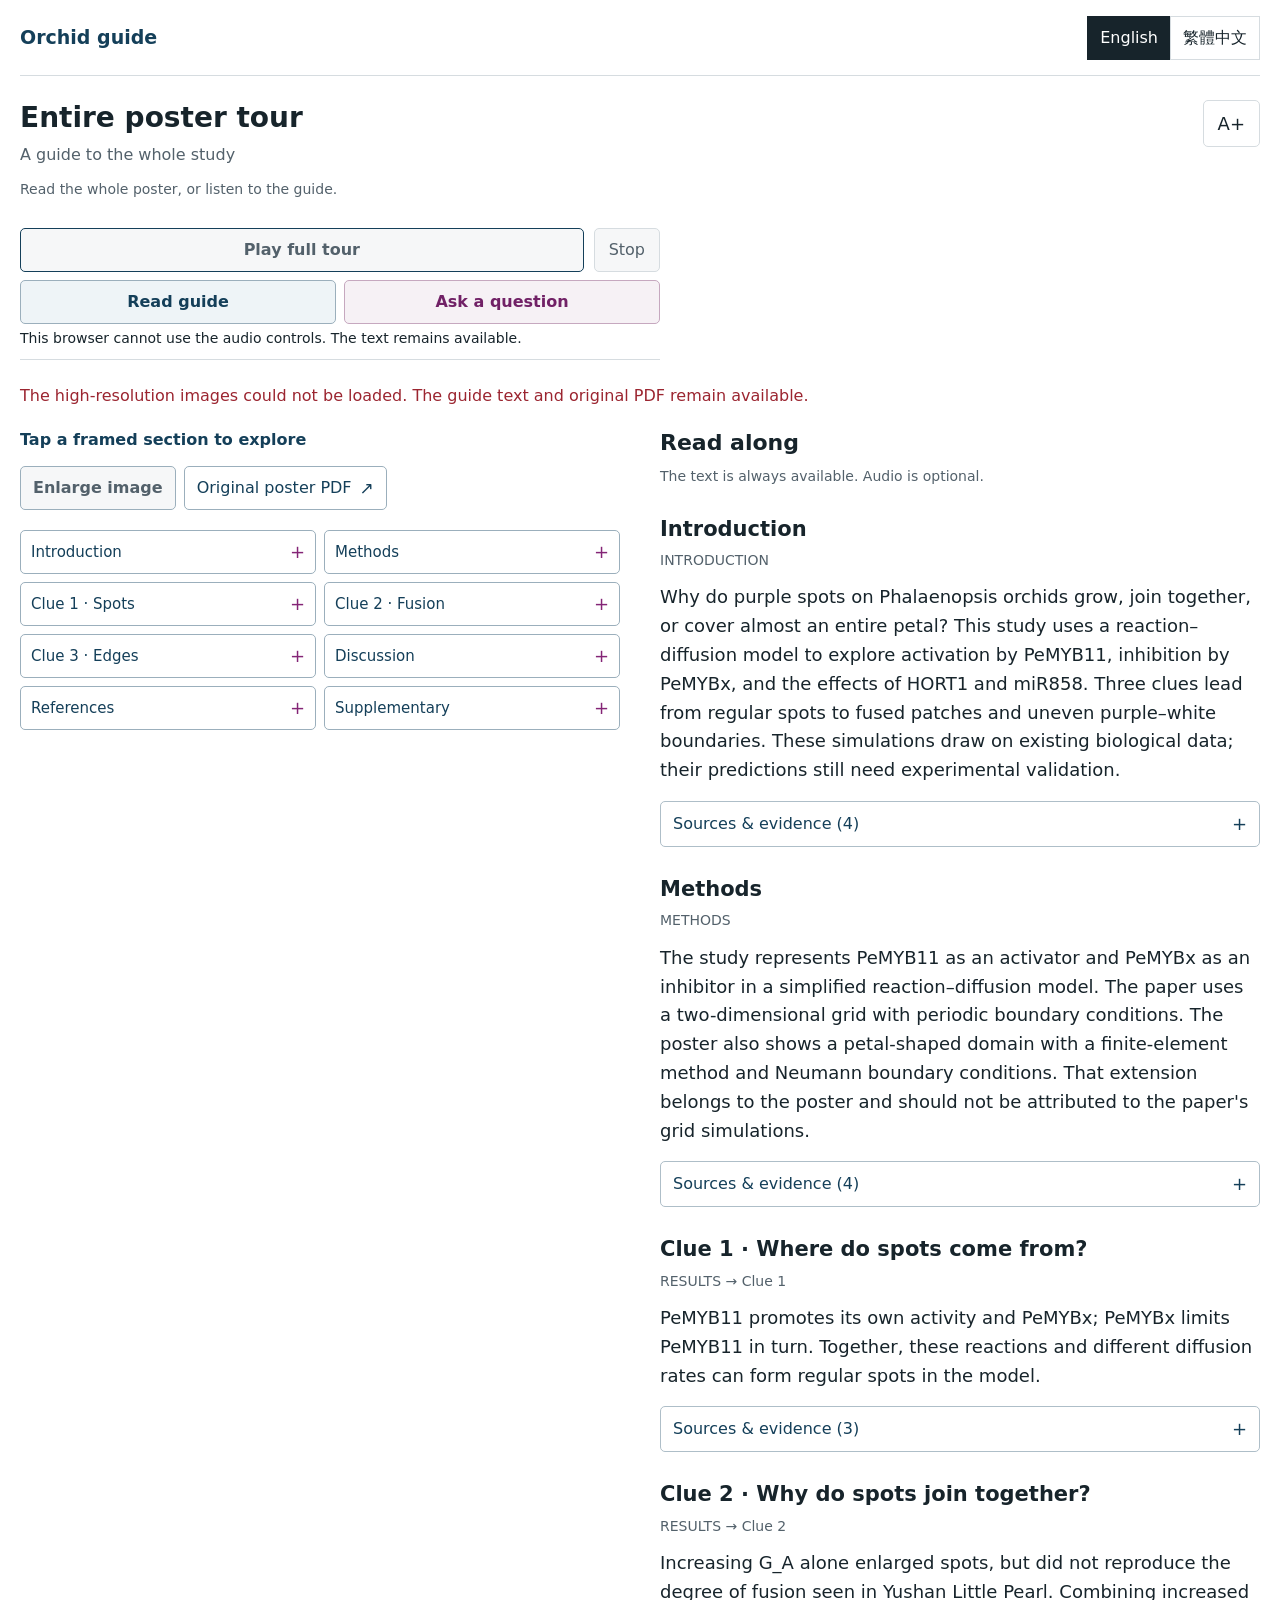
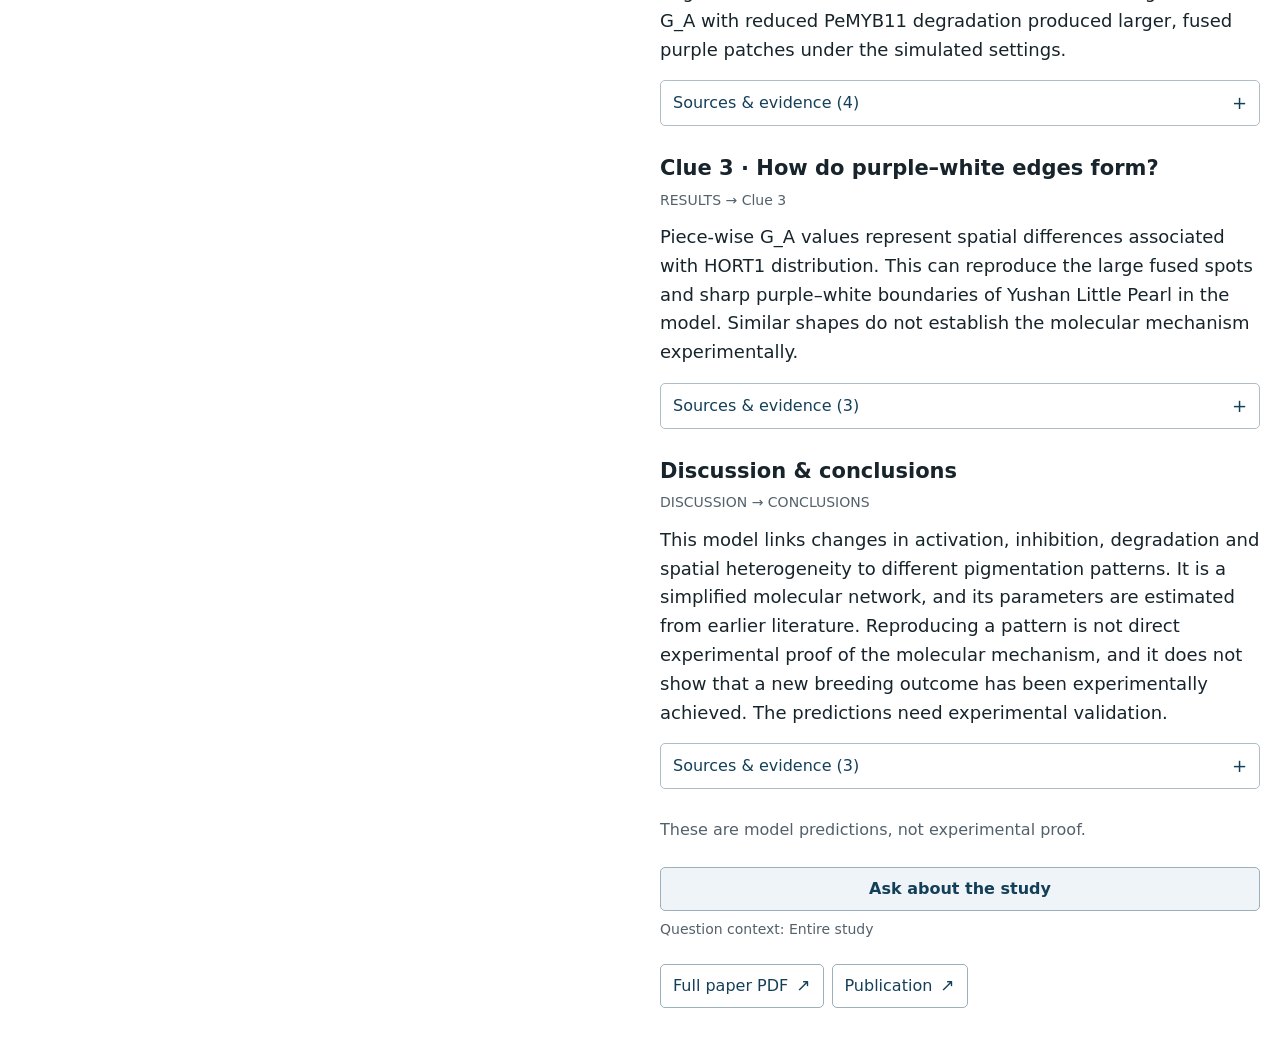
==== orchid/static/tour-preview/index.html @ 2979f109 "feat: add interactive bilingual full-poster tour" ====
<!doctype html>
<html lang="en">
<head>
  <meta charset="utf-8">
  <meta name="viewport" content="width=device-width, initial-scale=1">
  <meta name="theme-color" content="#143f59">
  <title>Orchid poster tour</title>
  <link rel="stylesheet" href="./tour.css">
  <script src="/speech.js" defer></script>
  <script src="./tour.js" defer></script>
</head>
<body>
  <a class="skip-link" href="#reading" data-i18n="skip">Skip to the guide text</a>
  <header class="site-header">
    <a class="brand" href="#overview" data-i18n="brand">Orchid guide</a>
    <nav class="language-switch" aria-label="Language">
      <button type="button" data-language="en" aria-pressed="true">English</button>
      <button type="button" data-language="zh-TW" aria-pressed="false">繁體中文</button>
    </nav>
  </header>
  <main class="page">
    <a id="back-overview" class="back-link link-button" href="#overview" data-i18n="back" hidden>Back to entire poster</a>
    <div class="title-row">
      <div><h1 id="view-title">Entire poster tour</h1><p id="view-location" class="secondary">A guide to the whole study</p></div>
      <button id="text-size" type="button" aria-label="Larger text">A+</button>
    </div>
    <p id="duration-note" class="small secondary" data-i18n="duration">Read the whole poster, or listen to the guide.</p>
    <section class="audio-panel" aria-label="Guide audio">
      <div class="audio-controls"><button id="play-guide" class="primary" type="button" disabled>Play full tour</button><button id="stop-guide" type="button" disabled data-i18n="stop">Stop</button></div>
      <div class="audio-shortcuts"><button id="read-along" class="secondary-button" type="button" data-i18n="readAlong">Read guide</button><button id="quick-question" class="secondary-button ask-shortcut" type="button" data-i18n="quickQuestion">Ask a question</button></div>
      <p id="audio-status" class="small" role="status" aria-live="polite">Checking audio availability…</p>
      <p id="listening-location" class="small secondary" hidden></p>
      <button id="check-services" class="secondary-button" type="button" data-i18n="checkServices" hidden>Check availability again</button>
    </section>
    <p id="asset-error" class="error" role="alert" hidden></p>
    <div class="tour-layout">
      <section class="visual-column" aria-label="Research poster">
        <p id="poster-hint" class="map-instruction" data-i18n="exploreHint">Tap a framed section to explore</p>
        <figure id="poster-figure">
          <div class="poster-frame">
            <img id="poster-image" alt="Original English research poster" decoding="async" fetchpriority="high">
            <div id="poster-hotspots" aria-label="Poster sections"></div>
          </div>
          <figcaption id="image-caption" class="small secondary">Original English poster</figcaption>
        </figure>
        <div class="figure-actions"><button id="open-image" class="secondary-button" type="button" data-i18n="enlarge">Enlarge image</button><a class="link-button" href="/api/documents/poster" target="_blank" rel="noopener noreferrer" data-i18n="posterPDF">Original poster PDF</a></div>
        <nav id="section-links" class="section-links" aria-label="Poster sections"></nav>
        <details id="poster-text"><summary data-i18n="posterText">Selectable English poster text</summary><p id="poster-text-content" class="reading-copy" lang="en"></p></details>
      </section>
      <section id="reading" class="reading-column" aria-labelledby="reading-title">
        <h2 id="reading-title" data-i18n="readingTitle">Read along</h2>
        <p class="small secondary" data-i18n="readingHint">The text is always available. Audio is optional.</p>
        <div id="narration"></div>
        <p class="evidence-note" data-i18n="evidence">These are model predictions, not experimental proof.</p>
        <button id="open-question" class="ask-button" type="button">Ask about the study</button>
        <p class="small secondary" id="question-scope"></p>
        <div class="document-links"><a class="link-button" href="/api/documents/paper" target="_blank" rel="noopener noreferrer" data-i18n="paperPDF">Full paper PDF</a><a class="link-button" href="https://link.springer.com/article/10.1186/s12870-024-05305-z" target="_blank" rel="noopener noreferrer" data-i18n="publication">Publication</a></div>
      </section>
    </div>
    <noscript>The original poster and paper links remain available. Enable JavaScript to use the bilingual guide, section images, audio and questions.</noscript>
  </main>
  <dialog id="image-dialog" aria-labelledby="image-title">
    <div class="dialog-header"><h2 id="image-title">Poster image</h2><button type="button" data-close="image-dialog" data-i18n="close">Close</button></div>
    <div class="figure-actions"><button id="image-scale" type="button" data-i18n="actualPixels">View full resolution</button><p class="small secondary" data-i18n="zoomHint">Use browser zoom, or view full resolution and pan the image.</p></div>
    <div class="image-pan"><img id="zoom-image" alt="Enlarged original English poster" decoding="async"></div>
    <p class="small secondary" data-i18n="imageLimit">Higher-resolution PDF text remains sharp. Scientific raster figures retain the detail of their original embedded images.</p>
  </dialog>
  <dialog id="question-dialog" aria-labelledby="question-title">
    <div class="dialog-header"><h2 id="question-title">Ask about the study</h2><button type="button" data-close="question-dialog" data-i18n="returnGuide">Return to guide</button></div>
    <p id="chat-context"></p>
    <p class="small secondary" data-i18n="historyHint">Only the last four short messages are used as context. This conversation is not saved.</p>
    <div id="messages" role="log" aria-live="polite"></div>
    <form id="chat-form">
      <label for="question" data-i18n="questionLabel">Your question</label>
      <textarea id="question" rows="3" required aria-describedby="question-budget"></textarea>
      <p id="question-budget" class="small secondary"></p>
      <p id="chat-error" class="error" role="alert" hidden></p>
      <div class="chat-actions"><button id="send-question" class="primary" type="submit" data-i18n="send">Send question</button><button id="clear-chat" type="button" data-i18n="clear">Clear conversation</button></div>
      <p id="chat-status" class="small" role="status" aria-live="polite"></p>
    </form>
  </dialog>
  <dialog id="source-dialog" aria-labelledby="source-title">
    <div class="dialog-header"><h2 id="source-title">Research source</h2><button type="button" data-close="source-dialog" data-i18n="close">Close</button></div>
    <div id="source-content"></div>
  </dialog>
</body>
</html>
---- orchid/static/tour-preview/tour.css ----
:root{color-scheme:light;--paper:#fff;--ground:#f6f7f8;--ink:#17242b;--muted:#53616b;--blue:#143f59;--purple:#842576;--line:#d6dce0;--soft:#f6f1f5;--danger:#9b2530;--reading-size:18px;font-family:system-ui,-apple-system,BlinkMacSystemFont,"Segoe UI","Microsoft JhengHei","PingFang TC",sans-serif;font-size:16px;line-height:1.5;color:var(--ink);background:var(--paper)}
*{box-sizing:border-box}body{margin:0}html[lang="zh-Hant-TW"]{font-family:"Microsoft JhengHei","PingFang TC",system-ui,sans-serif}button,input,textarea{font:inherit}button,a{touch-action:manipulation}button{min-height:44px;border:1px solid var(--line);border-radius:5px;padding:9px 14px;color:var(--ink);background:var(--paper);cursor:pointer}button:hover:not(:disabled){background:var(--ground)}button:active:not(:disabled){transform:translateY(1px)}button:disabled{color:var(--muted);background:var(--ground);cursor:default}a{color:var(--blue);text-underline-offset:3px}button:focus-visible,a:focus-visible,summary:focus-visible,textarea:focus-visible{outline:3px solid var(--purple);outline-offset:3px}[hidden]{display:none!important}h1,h2,h3,p,figure{margin:0}h1{font-size:28px;line-height:1.25;font-weight:600;text-wrap:balance}h2{font-size:22px;line-height:1.35;font-weight:600}h3{font-size:18px;line-height:1.4;font-weight:600}p{overflow-wrap:anywhere}.small{font-size:14px}.secondary{color:var(--muted)}.error{color:var(--danger)}.skip-link{position:absolute;left:16px;top:-100px;padding:12px;background:var(--paper);z-index:10}.skip-link:focus{top:8px}.site-header,.page{width:min(100% - 40px,1240px);margin-inline:auto}.site-header{min-height:76px;display:flex;align-items:center;justify-content:space-between;gap:16px;border-bottom:1px solid var(--line)}.brand{font-size:19px;font-weight:600;text-decoration:none;color:var(--blue)}.language-switch{display:flex;gap:0;flex-shrink:0}.language-switch button{border-radius:0;padding-inline:12px}.language-switch button+button{margin-left:-1px}.language-switch button[aria-pressed="true"]{color:var(--paper);background:var(--ink);border-color:var(--ink)}.page{padding-block:24px 48px}.back-link{display:inline-flex;align-items:center;min-height:44px;margin-bottom:12px}.title-row{display:flex;justify-content:space-between;align-items:flex-start;gap:16px}.title-row>div{min-width:0}.title-row p{margin-top:8px}#text-size{flex-shrink:0;font-size:18px;min-width:48px}#duration-note{margin-top:12px}.audio-panel{margin-block:18px 24px;max-width:640px}.audio-controls{display:flex;gap:10px;align-items:stretch}.audio-controls .primary{flex:1;min-width:0}.primary{background:var(--blue);border-color:var(--blue);color:var(--paper);font-weight:600}.primary:hover:not(:disabled){background:var(--ink);border-color:var(--ink)}.audio-panel p{margin-top:8px}.text-button{border:0;padding-left:0;text-decoration:underline;text-underline-offset:3px}.tour-layout{display:grid;grid-template-columns:minmax(0,1fr) minmax(0,1fr);gap:40px;align-items:start}/* 1240px = 600px image + 40px gutter + 600px reading; both tracks may shrink. */.visual-column,.reading-column{min-width:0}.poster-frame{position:relative;background:var(--paper)}#poster-image{display:block;width:100%;height:auto}#poster-hotspots{position:absolute;inset:0}.poster-hotspot{position:absolute;border:1px solid #153e55;outline:1px solid #fff;background:transparent;padding:0;border-radius:0;text-align:left}.poster-hotspot:hover:not(:disabled){background:rgb(20 63 89 / 8%)}.poster-hotspot span{position:absolute;top:3px;left:3px;max-width:calc(100% - 6px);padding:2px 4px;color:var(--ink);background:var(--paper);font-size:12px;line-height:1.25}.poster-hotspot:focus-visible{outline:3px solid var(--purple);z-index:1}figcaption{margin-top:10px}.figure-actions{display:flex;align-items:center;gap:14px;flex-wrap:wrap;margin-top:14px}.figure-actions a{display:inline-flex;align-items:center;min-height:44px}.section-links{display:flex;flex-wrap:wrap;gap:4px 12px;margin-top:20px}.section-links a{min-height:44px;display:inline-flex;align-items:center;padding-block:8px}.section-links a[aria-current="page"]{color:var(--ink);font-weight:600}.visual-column details{margin-top:18px}.visual-column summary{min-height:44px;padding-block:10px;cursor:pointer}.reading-copy{font-size:var(--reading-size);line-height:1.6;white-space:pre-wrap;margin-top:12px}.reading-column>h2{margin-bottom:8px}.narration-chapter{margin-top:28px;padding-left:0;scroll-margin-top:20px}.narration-chapter h2{font-size:21px}.narration-chapter p{font-size:var(--reading-size);line-height:1.6;margin-top:12px}.narration-chapter.is-speaking{border-left:3px solid var(--purple);padding-left:14px}.narration-chapter .chapter-location{font-size:14px;margin-top:6px;color:var(--muted)}.narration-chapter .detail-heading{font-size:18px;margin-top:24px}.source-row{display:flex;flex-wrap:wrap;gap:8px;margin-top:14px}.source-button{font-size:14px;min-height:44px;padding:8px 10px}.evidence-note{font-size:16px;line-height:1.6;margin-top:28px;color:var(--muted)}.ask-button{width:100%;margin-top:24px}#question-scope{margin-top:8px}.document-links{display:flex;gap:16px;flex-wrap:wrap;margin-top:24px}.document-links a{min-height:44px;display:inline-flex;align-items:center}dialog{border:1px solid var(--line);border-radius:8px;background:var(--paper);color:var(--ink);padding:20px;width:min(720px,calc(100% - 24px));max-height:90vh;max-height:92dvh;overflow:auto}dialog::backdrop{background:rgb(15 22 27 / 65%)}.dialog-header{display:flex;align-items:flex-start;justify-content:space-between;gap:16px;margin-bottom:18px}.dialog-header h2{font-size:22px;min-width:0}.dialog-header button{flex-shrink:0}.dialog-header+ p{margin-bottom:10px}#image-dialog{width:min(1180px,calc(100% - 24px))}.image-pan{overflow:auto;max-height:68vh;max-height:68dvh;overscroll-behavior:contain;margin-block:16px;touch-action:pan-x pan-y pinch-zoom;background:var(--ground)}#zoom-image{display:block;width:100%;height:auto;max-width:none}.chat-actions{display:flex;gap:10px;flex-wrap:wrap;margin-top:14px}#chat-form{margin-top:20px}#chat-form label{display:block;font-weight:600;margin-bottom:8px}textarea{display:block;width:100%;min-height:116px;padding:12px;color:var(--ink);background:var(--paper);border:1px solid var(--line);border-radius:5px;resize:vertical;font-size:18px;line-height:1.6}#question-budget,#chat-error,#chat-status{margin-top:8px}.message{margin-top:20px}.message h3{font-size:14px;color:var(--muted);margin-bottom:8px}.message p{font-size:var(--reading-size);line-height:1.6;white-space:pre-wrap}.message a{overflow-wrap:anywhere}.source-excerpt{font-size:var(--reading-size);line-height:1.6;white-space:pre-wrap;margin-block:16px}.source-links{display:flex;flex-wrap:wrap;gap:16px;margin-block:16px}.source-links a{display:inline-flex;align-items:center;min-height:44px}#source-content h3{margin-top:18px}#source-content details{margin-top:18px}#source-content summary{min-height:44px;padding-block:8px}#asset-error{margin-bottom:20px}noscript{display:block;margin-top:24px}
@media(max-width:900px){.tour-layout{grid-template-columns:minmax(0,1fr);gap:32px}.site-header,.page{width:min(100% - 32px,680px)}.site-header{min-height:68px}.page{padding-top:20px}.reading-column{max-width:680px}.audio-panel{max-width:none}h1{font-size:24px}.brand{font-size:17px}.language-switch button{padding-inline:10px}.reading-column>h2{font-size:22px}.narration-chapter{margin-top:24px}.figure-actions{gap:10px}.dialog-header{gap:10px}.dialog-header h2{font-size:20px}dialog{padding:16px}.poster-hotspot span{font-size:11px;padding:1px 2px}.section-links{gap:0 12px}.section-links a{font-size:14px}}
@media(prefers-reduced-motion:reduce){button:active:not(:disabled){transform:none}}
.audio-panel{position:sticky;top:0;z-index:4;background:var(--paper);padding-block:10px;border-bottom:1px solid var(--line)}.audio-shortcuts{display:flex;align-items:center;gap:24px}.audio-shortcuts .text-button{padding-block:4px}.audio-panel p{margin-top:4px}.narration-chapter,#reading{scroll-margin-top:180px}

/* Component polish: keep the poster/reading layout and one primary audio action. */
.secondary-button,.link-button,.section-button{
  display:inline-flex;align-items:center;justify-content:center;gap:8px;
  min-height:44px;padding:9px 12px;border:1px solid #9bafbc;border-radius:5px;
  background:var(--paper);color:var(--blue);text-decoration:none;font-weight:500;
}
.secondary-button{background:#eef4f7;font-weight:600}
.secondary-button:hover:not(:disabled),.link-button:hover,.section-button:hover{background:#e7eff4;border-color:var(--blue)}
.secondary-button:active:not(:disabled),.link-button:active,.section-button:active{transform:translateY(1px)}
.ask-shortcut{background:var(--soft);border-color:#c6a8bf;color:#712166}
.ask-shortcut:hover:not(:disabled){background:#efe1eb;border-color:var(--purple)}
.audio-shortcuts{display:grid;grid-template-columns:minmax(0,1fr) minmax(0,1fr);align-items:stretch;gap:8px;margin-top:8px}
.audio-shortcuts button{padding-inline:8px}
.link-button::after{content:'↗';font-size:17px;line-height:1;flex-shrink:0}
.back-link{margin-bottom:12px;justify-content:flex-start}
.back-link::before{content:'←';font-size:18px}.back-link::after{content:none}
.figure-actions,.document-links,.source-links{gap:8px}
.section-links{display:grid;grid-template-columns:minmax(0,1fr) minmax(0,1fr);gap:8px}
.section-links .section-button{font-size:15px;justify-content:space-between;min-width:0;padding:9px 10px;line-height:1.4}
.section-button::after{content:'+';font-size:18px;line-height:1;color:var(--purple);flex-shrink:0}
.section-links .section-button[aria-current='page']{border-color:var(--blue);background:#e7eff4;color:var(--blue)}
.map-instruction{font-size:16px;font-weight:600;color:var(--blue);margin-bottom:12px}
.poster-hotspot{border:0;outline:0;background:transparent;z-index:2;cursor:zoom-in;min-height:0}
.poster-hotspot:hover:not(:disabled),.poster-hotspot:active:not(:disabled){background:transparent;transform:none}
.poster-hotspot:focus-visible{outline:0;z-index:3}
.poster-region-frame{position:absolute;border:2px solid var(--blue);outline:1px solid var(--paper);pointer-events:none;z-index:1}
.poster-region-label{position:absolute;left:1px;top:1px;display:inline-flex;align-items:center;gap:5px;max-width:calc(100% - 2px);padding:1px 4px;background:var(--paper);color:var(--blue);font-size:12px;font-weight:600;line-height:14px;white-space:nowrap}
.region-name-short{display:none}.region-open{font-size:15px;color:var(--purple);line-height:14px}
.poster-hotspot:hover + .poster-region-frame,.poster-hotspot:focus-visible + .poster-region-frame,.poster-hotspot:active + .poster-region-frame{border-color:var(--purple);outline:2px solid var(--purple);z-index:2}
.poster-hotspot:hover + .poster-region-frame .poster-region-label,.poster-hotspot:focus-visible + .poster-region-frame .poster-region-label{background:var(--soft);color:#712166}
.source-list{margin-top:16px}
.source-list>summary,#poster-text>summary{display:flex;align-items:center;justify-content:space-between;gap:12px;min-height:44px;padding:10px 12px;border:1px solid #aebec8;border-radius:5px;background:var(--paper);color:var(--blue);font-size:16px;font-weight:500;cursor:pointer;list-style:none}
.source-list>summary::after,#poster-text>summary::after{content:'+';font-size:18px;line-height:1;flex-shrink:0}
.source-list[open]>summary::after,#poster-text[open]>summary::after{content:'−'}
.source-list>summary:hover,#poster-text>summary:hover,.source-list[open]>summary{background:var(--ground)}
.source-list .source-row{display:grid;grid-template-columns:minmax(0,1fr);gap:8px;margin-top:8px}
.source-list .source-button{display:flex;align-items:center;justify-content:space-between;gap:12px;width:100%;min-height:56px;padding:10px 12px;text-align:left;border-color:#b9c7d0;background:var(--paper)}
.source-copy{display:flex;flex-direction:column;gap:3px;min-width:0}.source-name{font-size:16px;line-height:1.4;color:var(--blue)}.source-meta{font-size:13px;line-height:1.4;color:var(--muted)}.control-glyph{font-size:20px;color:var(--blue);flex-shrink:0}
.poster-sources{margin-top:24px}.poster-sources h3{font-size:18px;margin-top:20px}.poster-sources>.link-button{margin-top:12px}.poster-sources .source-links{margin-block:12px}
.ask-button{border-color:#9bafbc;color:var(--blue);background:#eef4f7;font-weight:600}
@media(max-width:600px){.region-name-long{display:none}.region-name-short{display:inline}.poster-region-label{font-size:12px;gap:4px;padding-inline:3px}.section-links .section-button{font-size:14px}}
@media(prefers-reduced-motion:reduce){.secondary-button:active:not(:disabled),.link-button:active,.section-button:active{transform:none}}
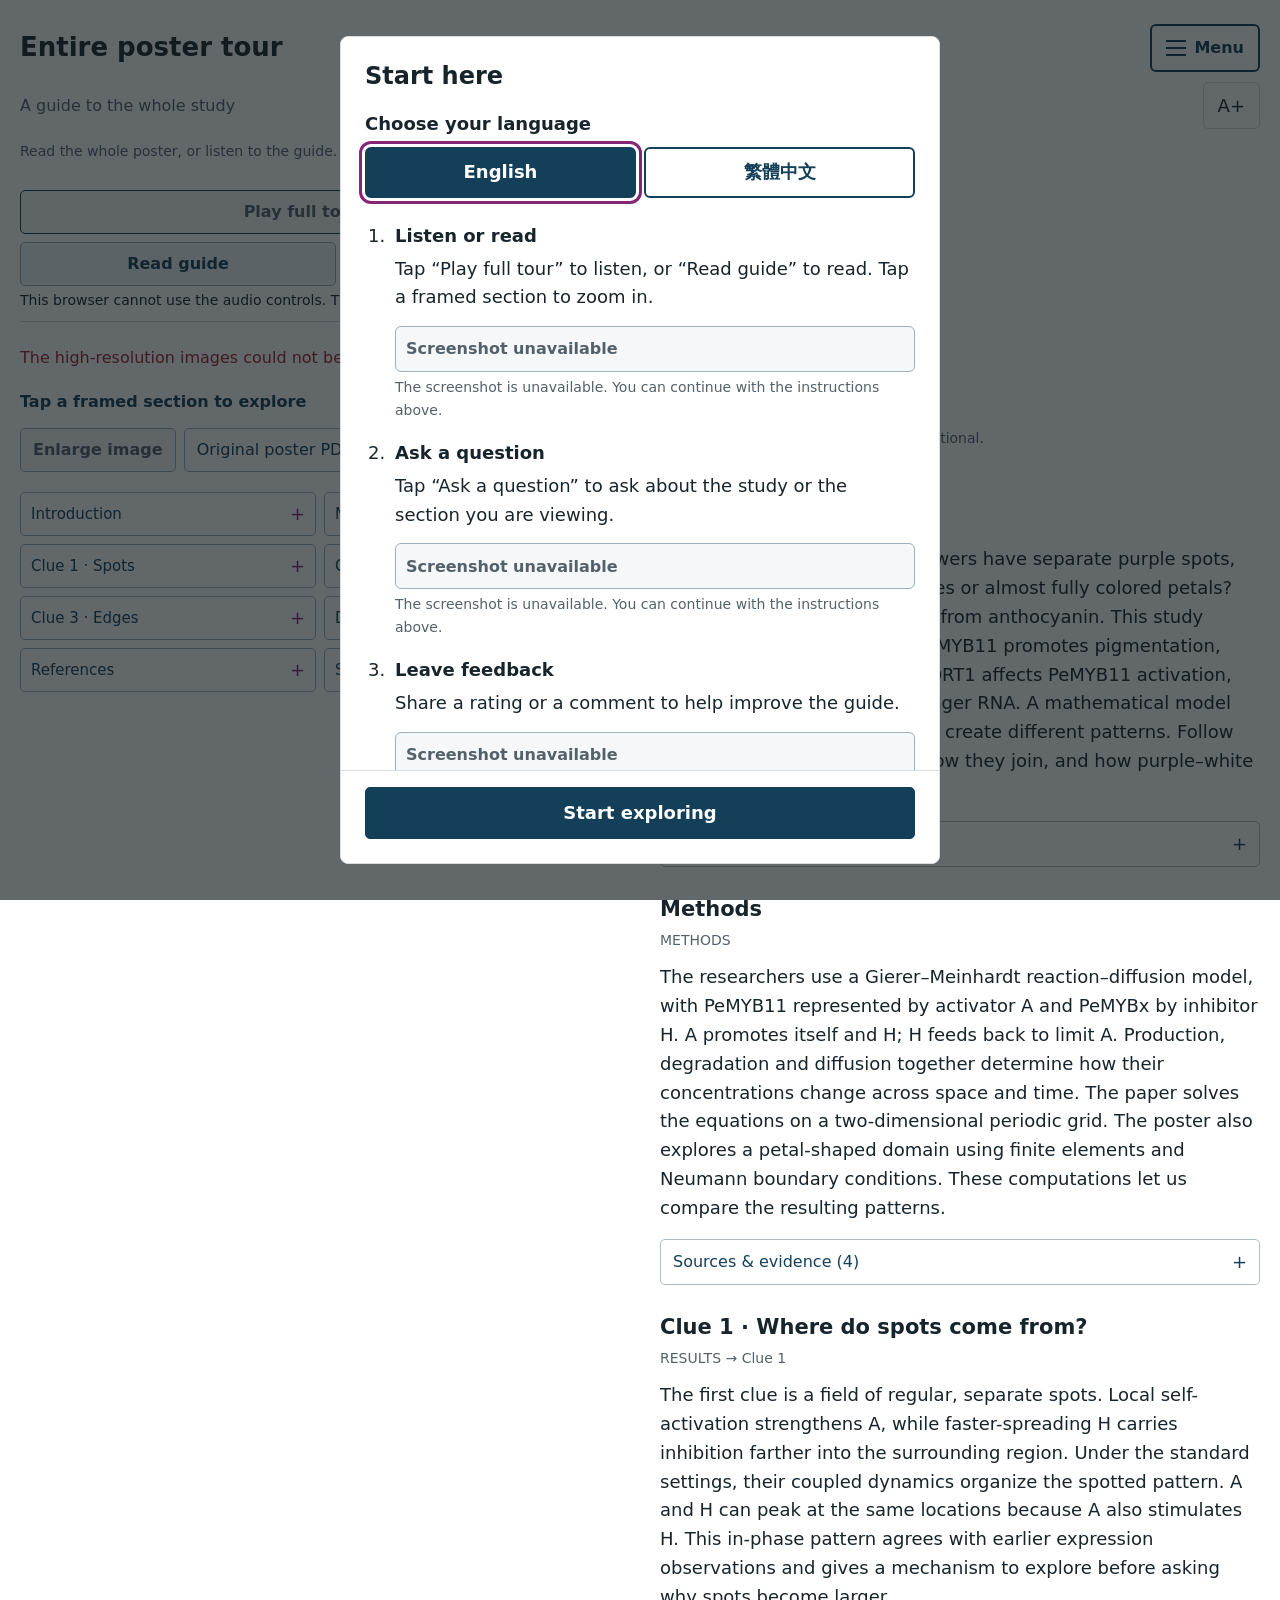
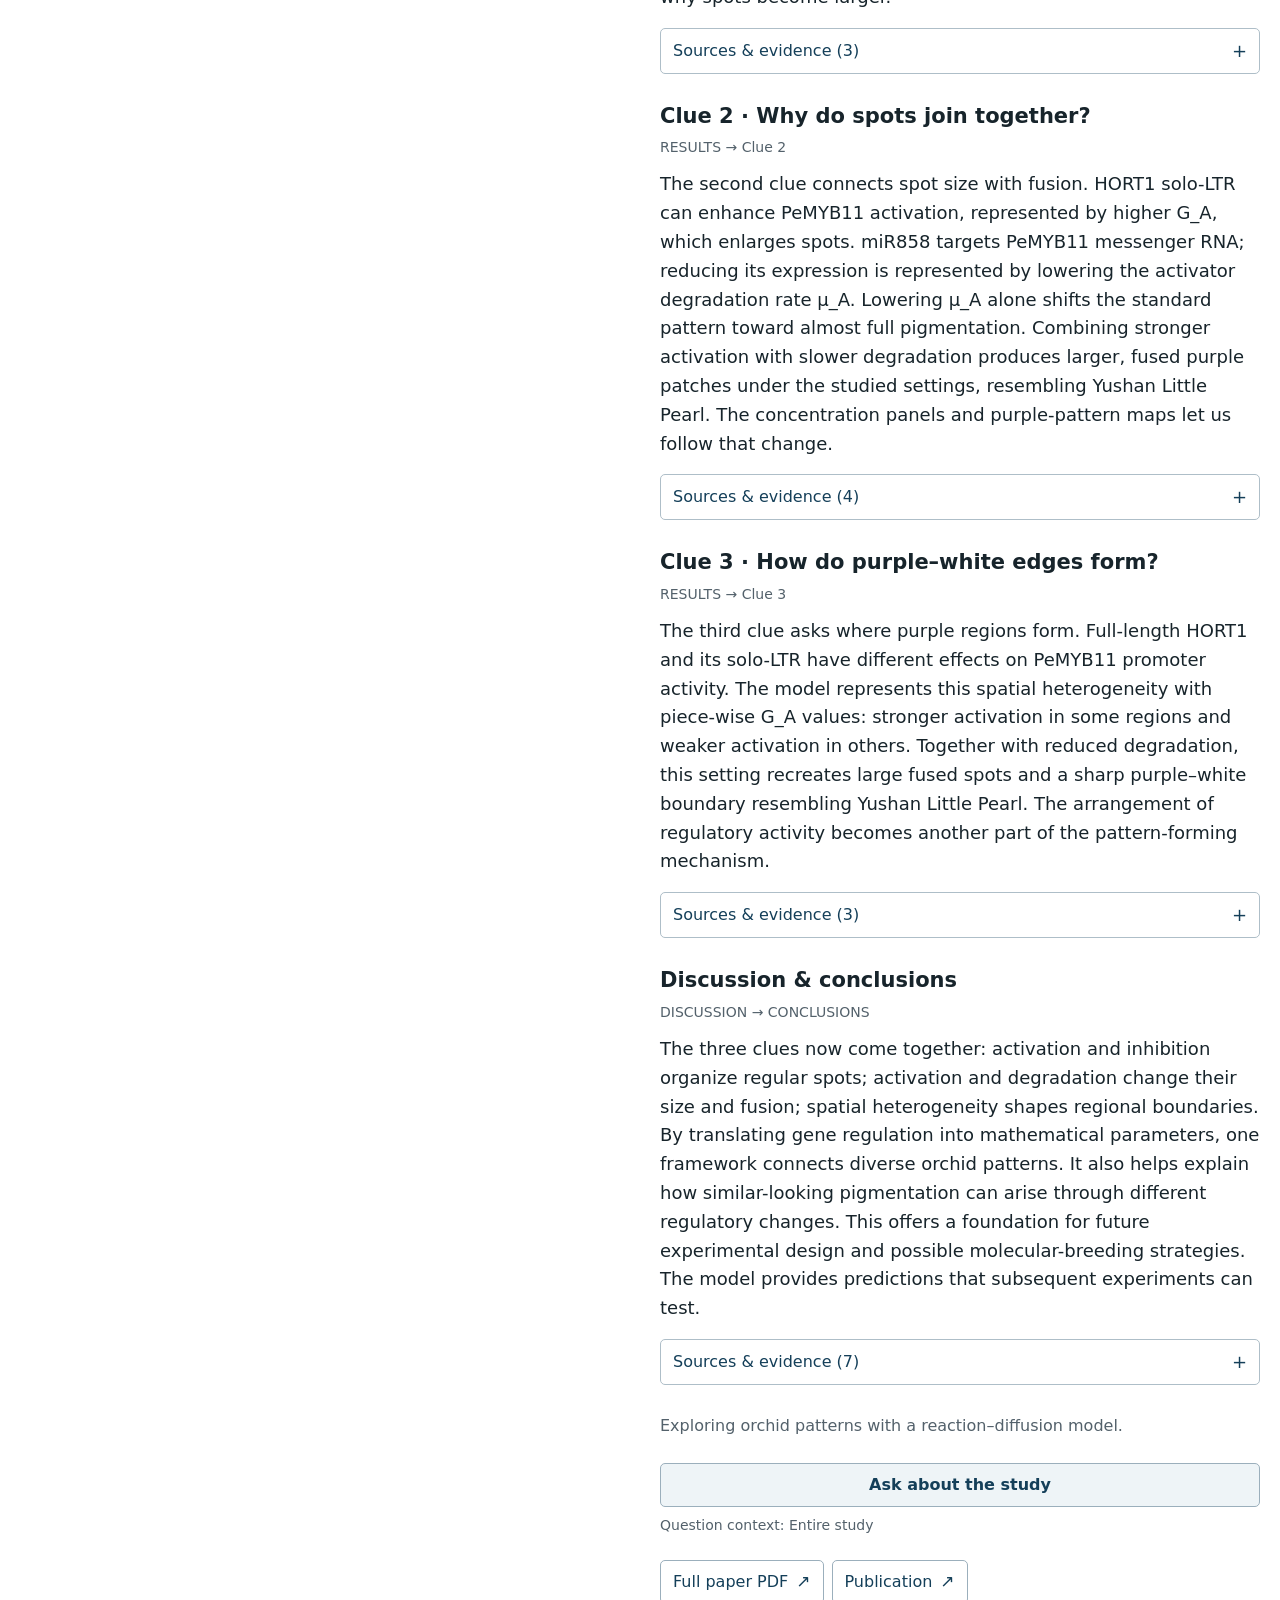
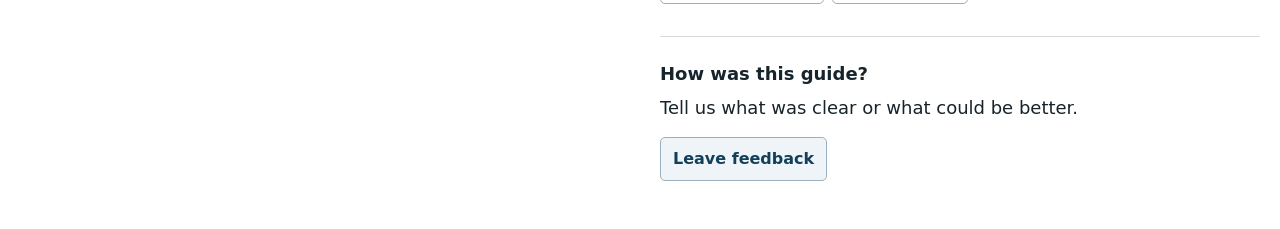
==== commit 41c020ce: "feat: preserve updated poster guide and visitor feedback" ====
--- a/orchid/static/tour-preview/index.html
+++ b/orchid/static/tour-preview/index.html
@@ -11,19 +11,23 @@
 </head>
 <body>
   <a class="skip-link" href="#reading" data-i18n="skip">Skip to the guide text</a>
-  <header class="site-header">
-    <a class="brand" href="#overview" data-i18n="brand">Orchid guide</a>
-    <nav class="language-switch" aria-label="Language">
-      <button type="button" data-language="en" aria-pressed="true">English</button>
-      <button type="button" data-language="zh-TW" aria-pressed="false">繁體中文</button>
-    </nav>
-  </header>
   <main class="page">
     <a id="back-overview" class="back-link link-button" href="#overview" data-i18n="back" hidden>Back to entire poster</a>
-    <div class="title-row">
-      <div><h1 id="view-title">Entire poster tour</h1><p id="view-location" class="secondary">A guide to the whole study</p></div>
-      <button id="text-size" type="button" aria-label="Larger text">A+</button>
-    </div>
+    <header class="tour-header">
+      <div class="title-row">
+        <h1 id="view-title">Entire poster tour</h1>
+        <div class="menu-wrap">
+          <button id="menu-toggle" class="menu-toggle" type="button" aria-expanded="false" aria-controls="site-menu"><span class="menu-icon" aria-hidden="true"><span></span><span></span><span></span></span><span data-i18n="menu">Menu</span></button>
+          <nav id="site-menu" class="site-menu" aria-label="Menu" hidden>
+            <p id="menu-language" data-i18n="menuLanguage">Language</p>
+            <div class="language-switch" role="group" aria-labelledby="menu-language"><button type="button" data-language="en" aria-pressed="true">English</button><button type="button" data-language="zh-TW" aria-pressed="false">繁體中文</button></div>
+            <button id="how-to-use" class="menu-action" type="button" data-i18n="howToUse">How to use</button>
+            <button id="open-feedback" class="menu-action" type="button" data-i18n="feedback">Feedback</button>
+          </nav>
+        </div>
+      </div>
+      <div class="header-context"><p id="view-location" class="secondary">A guide to the whole study</p><button id="text-size" type="button" aria-label="Larger text">A+</button></div>
+    </header>
     <p id="duration-note" class="small secondary" data-i18n="duration">Read the whole poster, or listen to the guide.</p>
     <section class="audio-panel" aria-label="Guide audio">
       <div class="audio-controls"><button id="play-guide" class="primary" type="button" disabled>Play full tour</button><button id="stop-guide" type="button" disabled data-i18n="stop">Stop</button></div>
@@ -51,14 +55,42 @@
         <h2 id="reading-title" data-i18n="readingTitle">Read along</h2>
         <p class="small secondary" data-i18n="readingHint">The text is always available. Audio is optional.</p>
         <div id="narration"></div>
-        <p class="evidence-note" data-i18n="evidence">These are model predictions, not experimental proof.</p>
+        <p class="evidence-note" data-i18n="evidence">Exploring orchid patterns with a reaction–diffusion model.</p>
         <button id="open-question" class="ask-button" type="button">Ask about the study</button>
         <p class="small secondary" id="question-scope"></p>
         <div class="document-links"><a class="link-button" href="/api/documents/paper" target="_blank" rel="noopener noreferrer" data-i18n="paperPDF">Full paper PDF</a><a class="link-button" href="https://link.springer.com/article/10.1186/s12870-024-05305-z" target="_blank" rel="noopener noreferrer" data-i18n="publication">Publication</a></div>
+        <section class="feedback-invitation" aria-labelledby="feedback-invitation-title"><h3 id="feedback-invitation-title" data-i18n="feedbackInvite">How was this guide?</h3><p data-i18n="feedbackInviteBody">Tell us what was clear or what could be better.</p><button id="reading-feedback" class="secondary-button" type="button" data-i18n="leaveFeedback">Leave feedback</button></section>
       </section>
     </div>
     <noscript>The original poster and paper links remain available. Enable JavaScript to use the bilingual guide, section images, audio and questions.</noscript>
   </main>
+  <dialog id="welcome-dialog" class="visitor-dialog" aria-labelledby="welcome-title" aria-describedby="welcome-notice">
+    <div class="welcome-scroll">
+    <h2 id="welcome-title" data-i18n="welcomeTitle">Start here</h2>
+    <p class="welcome-language-label" data-i18n="chooseLanguage">Choose your language</p>
+    <nav class="language-switch welcome-languages" aria-label="Language"><button type="button" data-language="en" aria-pressed="true">English</button><button type="button" data-language="zh-TW" aria-pressed="false">繁體中文</button></nav>
+    <ol class="welcome-steps"><li><strong data-i18n="welcomeExplore">Listen or read</strong><p data-i18n="welcomeExploreBody">Tap “Play full tour” to listen, or “Read guide” to read. Tap a framed section to zoom in.</p><button class="help-preview" type="button" data-help-image="guide"><img loading="lazy" decoding="async" alt=""><span data-i18n="viewHelpImage">View larger screenshot</span></button><p class="small secondary" data-help-fallback="guide" data-i18n="helpUnavailableBody" hidden>The screenshot is unavailable. You can continue with the instructions above.</p></li><li><strong data-i18n="welcomeAsk">Ask a question</strong><p data-i18n="welcomeAskBody">Tap “Ask a question” to ask about the study or the section you are viewing.</p><button class="help-preview" type="button" data-help-image="question"><img loading="lazy" decoding="async" alt=""><span data-i18n="viewHelpImage">View larger screenshot</span></button><p class="small secondary" data-help-fallback="question" data-i18n="helpUnavailableBody" hidden>The screenshot is unavailable. You can continue with the instructions above.</p></li><li><strong data-i18n="welcomeFeedback">Leave feedback</strong><p data-i18n="welcomeFeedbackBody">Share a rating or a comment to help improve the guide.</p><button class="help-preview" type="button" data-help-image="feedback"><img loading="lazy" decoding="async" alt=""><span data-i18n="viewHelpImage">View larger screenshot</span></button><p class="small secondary" data-help-fallback="feedback" data-i18n="helpUnavailableBody" hidden>The screenshot is unavailable. You can continue with the instructions above.</p></li></ol>
+    <p id="welcome-notice" class="recording-notice" data-i18n="recordingNotice">Questions, answers and feedback are saved locally on the exhibition computer for later review. Please do not enter personal information.</p>
+    </div>
+    <footer class="welcome-footer"><button id="start-exploring" class="primary" type="button" data-i18n="startExploring">Start exploring</button></footer>
+  </dialog>
+  <dialog id="help-image-dialog" aria-labelledby="help-image-title">
+    <div class="dialog-header"><h2 id="help-image-title">Guide screenshot</h2><button type="button" data-close="help-image-dialog" data-i18n="close">Close</button></div>
+    <button id="help-image-scale" class="secondary-button" type="button" data-i18n="actualPixels">View full resolution</button>
+    <p id="help-image-error" class="secondary" data-i18n="helpUnavailableBody" hidden>The screenshot is unavailable. You can continue with the instructions above.</p>
+    <div class="help-image-pan"><img id="help-full-image" alt=""></div>
+  </dialog>
+  <dialog id="feedback-dialog" class="visitor-dialog" aria-labelledby="feedback-title">
+    <div class="dialog-header"><h2 id="feedback-title" data-i18n="feedbackTitle">Your feedback</h2><button type="button" data-close="feedback-dialog" data-i18n="close">Close</button></div>
+    <p id="feedback-context" class="secondary"></p>
+    <p class="recording-notice" data-i18n="recordingNotice">Questions, answers and feedback are saved locally on the exhibition computer for later review. Please do not enter personal information.</p>
+    <form id="feedback-form">
+      <fieldset><legend data-i18n="clarityLabel">Was this guide clear? (optional)</legend><div class="clarity-options"><label for="clarity-clear"><input id="clarity-clear" type="radio" name="clarity" value="clear"><span data-i18n="clarityClear">Clear</span></label><label for="clarity-partly"><input id="clarity-partly" type="radio" name="clarity" value="partly"><span data-i18n="clarityPartly">Partly clear</span></label><label for="clarity-unclear"><input id="clarity-unclear" type="radio" name="clarity" value="unclear"><span data-i18n="clarityUnclear">Unclear</span></label></div></fieldset>
+      <label for="feedback-comment" data-i18n="commentLabel">Anything to add? (optional)</label><textarea id="feedback-comment" rows="3" aria-describedby="feedback-budget feedback-help"></textarea>
+      <p id="feedback-budget" class="small secondary"></p><p id="feedback-help" class="small secondary" data-i18n="feedbackHelp">Choose a rating or write a comment. No name or email is needed.</p>
+      <p id="feedback-error" class="error" role="alert" hidden></p><button id="submit-feedback" class="primary" type="submit" data-i18n="sendFeedback" disabled>Save feedback</button><p id="feedback-status" role="status" aria-live="polite"></p>
+    </form>
+  </dialog>
   <dialog id="image-dialog" aria-labelledby="image-title">
     <div class="dialog-header"><h2 id="image-title">Poster image</h2><button type="button" data-close="image-dialog" data-i18n="close">Close</button></div>
     <div class="figure-actions"><button id="image-scale" type="button" data-i18n="actualPixels">View full resolution</button><p class="small secondary" data-i18n="zoomHint">Use browser zoom, or view full resolution and pan the image.</p></div>
@@ -68,14 +100,15 @@
   <dialog id="question-dialog" aria-labelledby="question-title">
     <div class="dialog-header"><h2 id="question-title">Ask about the study</h2><button type="button" data-close="question-dialog" data-i18n="returnGuide">Return to guide</button></div>
     <p id="chat-context"></p>
-    <p class="small secondary" data-i18n="historyHint">Only the last four short messages are used as context. This conversation is not saved.</p>
+    <p class="small secondary" data-i18n="historyHint">Only the last four short messages are used as question context. Clearing removes this screen’s conversation, not saved records.</p>
+    <p class="recording-notice" data-i18n="recordingNotice">Questions, answers and feedback are saved locally on the exhibition computer for later review. Please do not enter personal information.</p>
     <div id="messages" role="log" aria-live="polite"></div>
     <form id="chat-form">
       <label for="question" data-i18n="questionLabel">Your question</label>
       <textarea id="question" rows="3" required aria-describedby="question-budget"></textarea>
       <p id="question-budget" class="small secondary"></p>
       <p id="chat-error" class="error" role="alert" hidden></p>
-      <div class="chat-actions"><button id="send-question" class="primary" type="submit" data-i18n="send">Send question</button><button id="clear-chat" type="button" data-i18n="clear">Clear conversation</button></div>
+      <div class="chat-actions"><button id="send-question" class="primary" type="submit" data-i18n="send">Send question</button><button id="clear-chat" type="button" data-i18n="clear">Clear this screen</button></div>
       <p id="chat-status" class="small" role="status" aria-live="polite"></p>
     </form>
   </dialog>
--- a/orchid/static/tour-preview/tour.css
+++ b/orchid/static/tour-preview/tour.css
@@ -46,3 +46,77 @@
 .ask-button{border-color:#9bafbc;color:var(--blue);background:#eef4f7;font-weight:600}
 @media(max-width:600px){.region-name-long{display:none}.region-name-short{display:inline}.poster-region-label{font-size:12px;gap:4px;padding-inline:3px}.section-links .section-button{font-size:14px}}
 @media(prefers-reduced-motion:reduce){.secondary-button:active:not(:disabled),.link-button:active,.section-button:active{transform:none}}
+
+/* Visitor help uses the accepted poster palette and native, keyboard-accessible dialogs. */
+.page-tools{display:flex;justify-content:flex-end;gap:8px;margin-bottom:16px}
+.page-tools button{min-width:104px}
+.visitor-dialog{width:min(600px,calc(100% - 24px));padding:24px;font-size:18px;line-height:1.6}
+.visitor-dialog h2{font-size:24px;line-height:1.3}
+.welcome-language-label{margin-top:18px;font-weight:600}
+.welcome-languages{margin-top:8px;display:flex}
+.welcome-languages button{flex:1;min-height:52px;font-size:18px}
+.welcome-steps{padding-left:26px;margin-block:24px}
+.welcome-steps li{padding-left:4px;margin-top:18px}
+.welcome-steps strong{font-weight:600}
+.welcome-steps p{margin-top:4px}
+.recording-notice{padding:12px 14px;background:var(--ground);border-left:3px solid var(--blue);font-size:16px;line-height:1.6;margin-block:16px}
+#start-exploring,#submit-feedback{width:100%;min-height:52px;margin-top:16px;font-size:18px}
+.feedback-invitation{margin-top:32px;padding-top:24px;border-top:1px solid var(--line)}
+.feedback-invitation p{font-size:var(--reading-size);line-height:1.6;margin-top:8px}
+.feedback-invitation button{margin-top:14px}
+#feedback-form{margin-top:24px}
+#feedback-form fieldset{border:0;padding:0;margin:0 0 24px;min-width:0}
+#feedback-form legend,#feedback-form>label{font-weight:600;font-size:18px}
+#feedback-form>label{display:block;margin-bottom:8px}
+.clarity-options{display:grid;grid-template-columns:minmax(0,1fr);gap:8px;margin-top:10px}
+.clarity-options label{display:flex;align-items:center;gap:12px;min-height:52px;padding:10px 14px;border:1px solid #9bafbc;border-radius:5px;cursor:pointer}
+.clarity-options label:has(input:checked){background:#e7eff4;border-color:var(--blue)}
+.clarity-options label:has(input:focus-visible){outline:3px solid var(--purple);outline-offset:2px}
+.clarity-options input{width:20px;height:20px;flex-shrink:0;accent-color:var(--blue);margin:0}
+#feedback-budget,#feedback-help,#feedback-status,#feedback-error{margin-top:8px}
+@media(max-width:600px){.page-tools{justify-content:stretch}.page-tools button{flex:1;min-width:0}.visitor-dialog{padding:20px 16px}.visitor-dialog h2{font-size:22px}.visitor-dialog .dialog-header{align-items:center}.visitor-dialog .dialog-header h2{min-width:0}.welcome-steps{margin-block:20px}.welcome-steps li{margin-top:14px}}
+
+/* Separated language controls and illustrated help; Start stays outside the scrolling content. */
+.language-switch{gap:8px;flex-wrap:wrap}
+.language-switch button{border:2px solid var(--blue);border-radius:6px;min-height:48px;margin:0;padding:9px 12px;color:var(--blue);font-weight:600;background:var(--paper)}
+.language-switch button+button{margin-left:0}
+.language-switch button[aria-pressed="true"]{background:var(--blue);border-color:var(--blue);color:var(--paper)}
+.language-switch button:hover:not(:disabled){border-color:var(--ink);background:#e7eff4;color:var(--blue)}
+.language-switch button[aria-pressed="true"]:hover{background:var(--ink);color:var(--paper)}
+.site-header{flex-wrap:wrap;padding-block:12px}
+#welcome-dialog[open]{display:flex;flex-direction:column;height:min(1000px,92dvh);max-height:92dvh;padding:0;overflow:hidden}
+.welcome-scroll{flex:1;min-height:0;overflow-y:auto;overflow-x:hidden;overscroll-behavior:contain;padding:24px}
+.welcome-footer{flex-shrink:0;padding:16px 24px 24px;border-top:1px solid var(--line);background:var(--paper)}
+.welcome-footer #start-exploring{margin:0}
+.welcome-languages{flex-wrap:nowrap}
+.help-preview{display:block;width:100%;padding:0;margin-top:14px;border:1px solid #9bafbc;border-radius:6px;overflow:hidden;background:var(--paper);text-align:left}
+.help-preview img{display:block;width:100%;height:auto}
+.help-preview span{display:flex;align-items:center;justify-content:space-between;gap:8px;min-height:44px;padding:8px 10px;font-size:16px;font-weight:600;color:var(--blue)}
+.help-preview span::after{content:'+';font-size:20px;color:var(--purple)}
+.help-preview:disabled span{color:var(--muted)}
+.help-preview:disabled span::after{content:none}
+#help-image-dialog{width:min(1000px,calc(100% - 24px))}
+.help-image-pan{max-height:70vh;max-height:70dvh;overflow:auto;overscroll-behavior:contain;touch-action:pan-x pan-y pinch-zoom;margin-top:16px;background:var(--ground)}
+#help-full-image{display:block;width:100%;height:auto;max-width:none}
+@media(max-width:600px){.welcome-scroll{padding:20px 16px}.welcome-footer{padding:12px 16px 16px}.site-header{column-gap:12px;row-gap:8px}.site-header .language-switch{margin-left:auto}.language-switch button{padding-inline:10px}}
+
+
+/* Menu disclosure shares the dynamic title row; its opaque popover never shifts content. */
+.tour-header{position:relative;z-index:6}
+.tour-header .title-row{align-items:center;gap:12px}
+.tour-header h1{flex:1;min-width:0;font-size:26px;line-height:1.3}
+.header-context{display:flex;justify-content:space-between;align-items:center;gap:12px;margin-top:10px}
+.header-context p{flex:1;min-width:0}
+.header-context #text-size{min-height:44px}
+.menu-wrap{position:relative;flex-shrink:0}
+.menu-toggle{display:inline-flex;align-items:center;justify-content:center;gap:8px;min-width:100px;min-height:48px;border:2px solid var(--blue);border-radius:6px;color:var(--blue);font-weight:600}
+.menu-toggle:hover,.menu-toggle[aria-expanded="true"]{background:#e7eff4}
+.menu-icon{display:flex;flex-direction:column;justify-content:space-between;width:20px;height:16px;flex-shrink:0}
+.menu-icon span{display:block;width:20px;height:2px;background:currentColor}
+.site-menu{position:absolute;top:calc(100% + 8px);right:0;z-index:10;width:310px;max-width:calc(100vw - 32px);padding:16px;background:var(--paper);color:var(--ink);border:1px solid #9bafbc;border-radius:8px;box-shadow:0 8px 24px rgb(17 42 57 / 16%)}
+#menu-language{font-size:16px;font-weight:600;margin-bottom:10px}
+.site-menu .language-switch{display:grid;grid-template-columns:minmax(0,1fr) minmax(0,1fr);gap:8px;margin-bottom:12px}
+.site-menu .language-switch button{min-height:48px;min-width:0;padding-inline:8px}
+.menu-action{display:flex;align-items:center;justify-content:flex-start;width:100%;min-height:56px;padding:10px 8px;border:0;color:var(--blue);font-weight:500;text-align:left}
+.menu-action:hover{background:var(--ground)}
+@media(max-width:600px){.tour-header h1{font-size:22px}.menu-toggle{min-width:96px;padding-inline:10px}.header-context{gap:10px}.site-menu{padding:16px}}
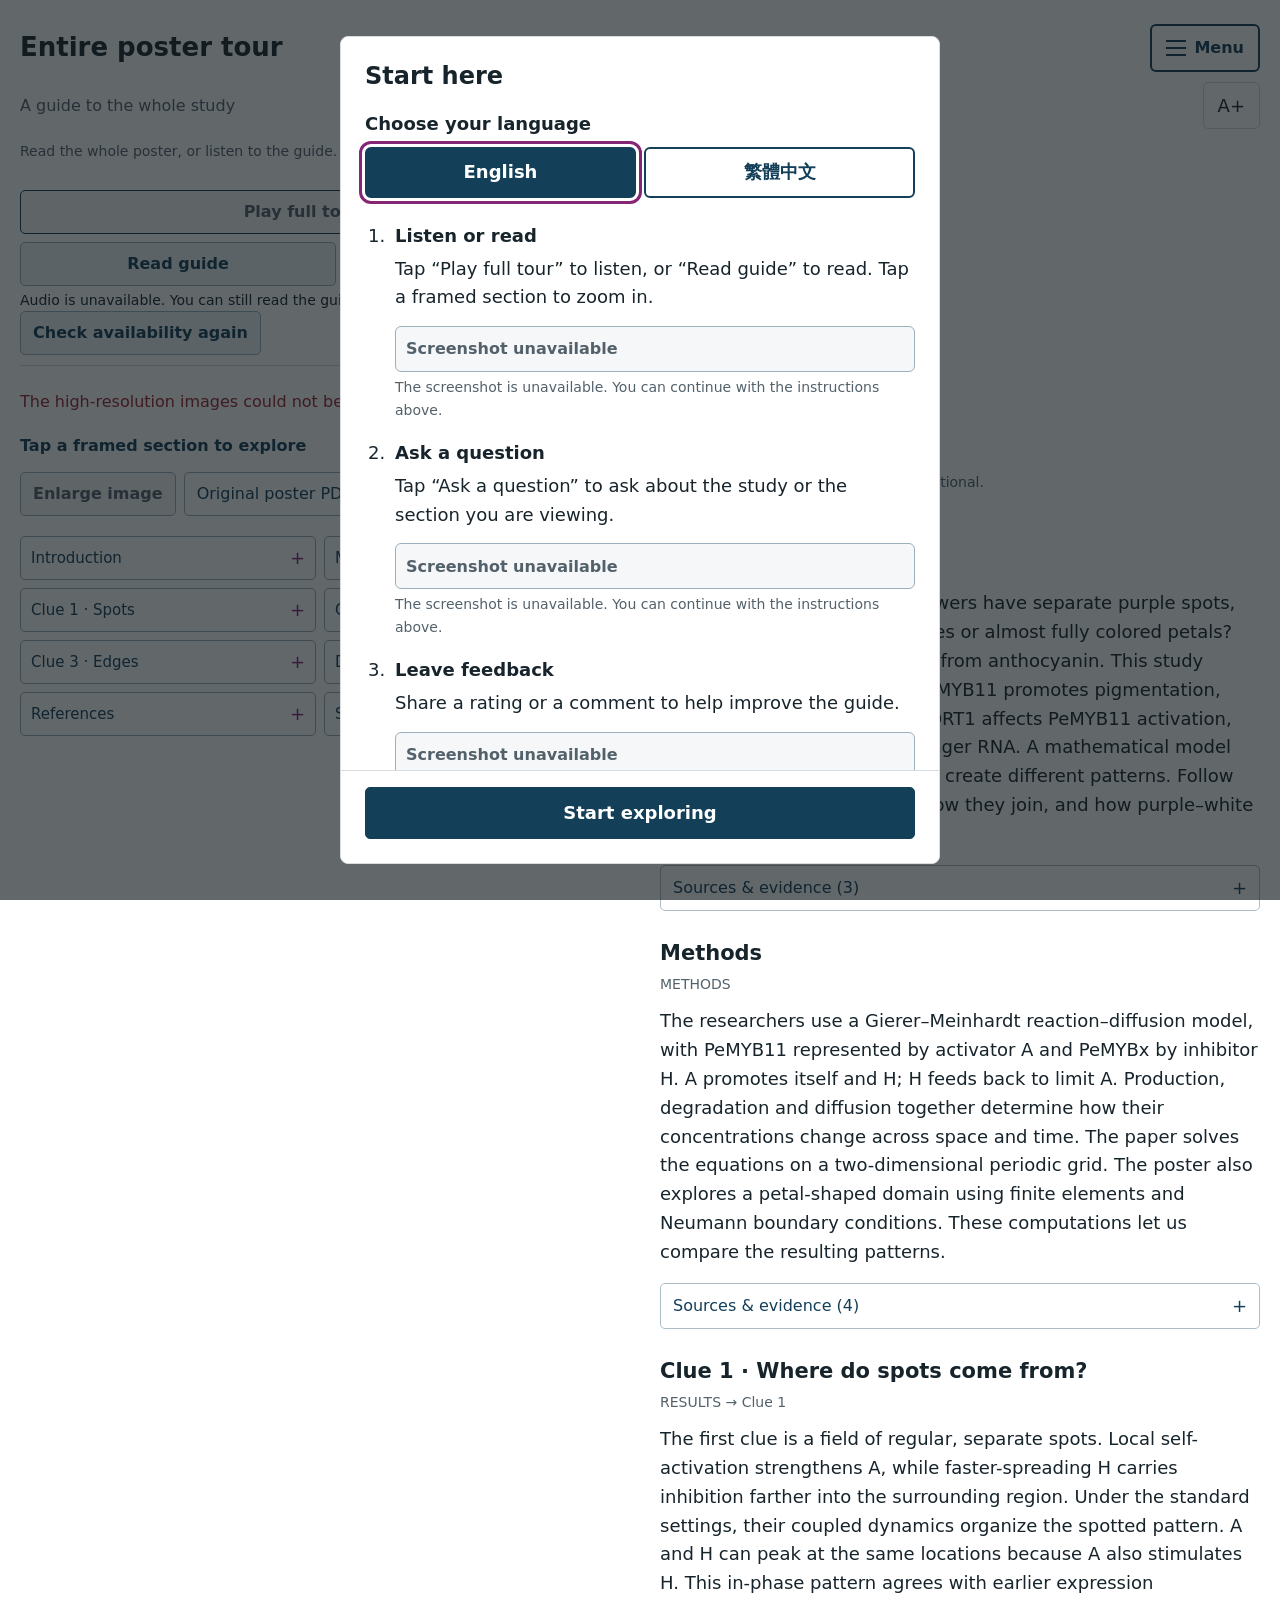
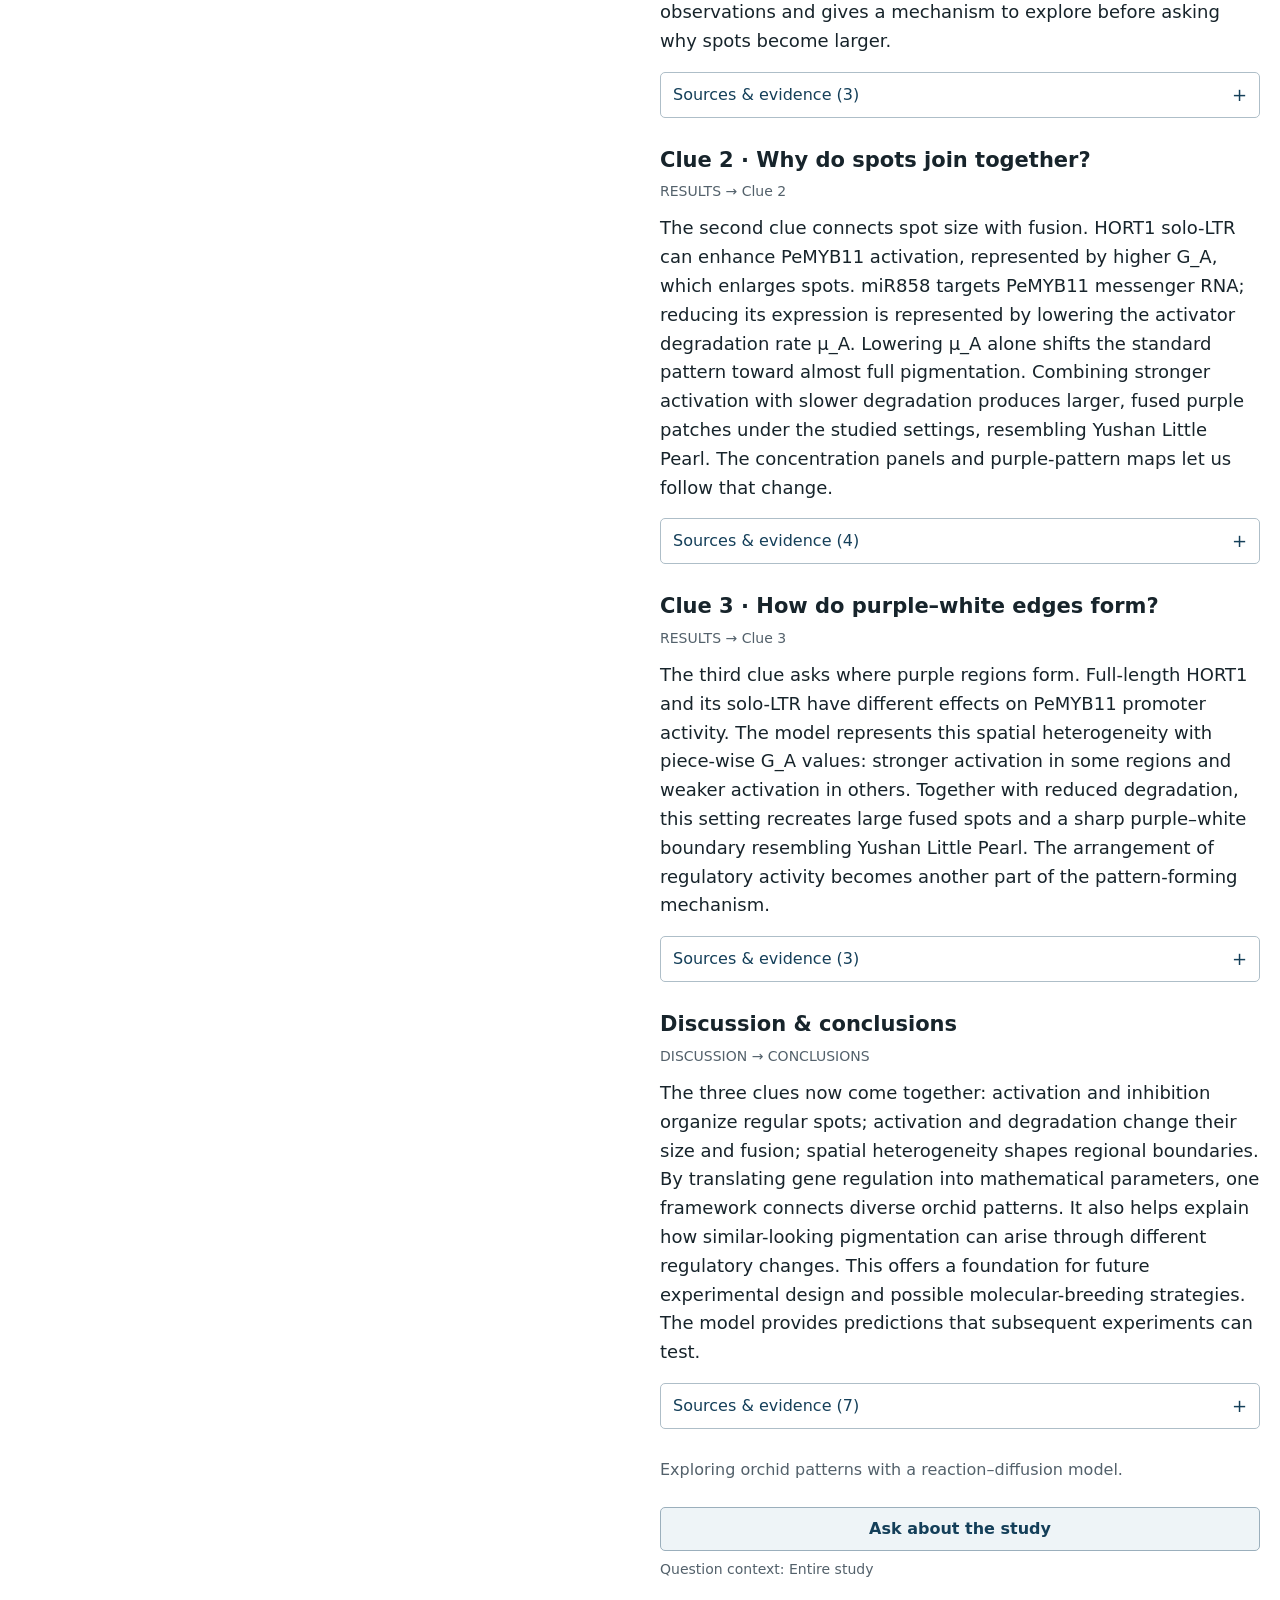
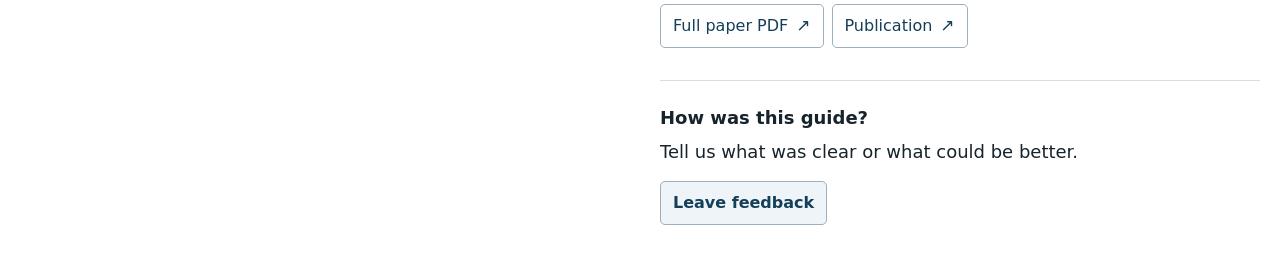
==== commit 683a13b4: "feat: add portable Ubuntu deployment package" ====
--- a/orchid/static/tour-preview/index.html
+++ b/orchid/static/tour-preview/index.html
@@ -6,7 +6,8 @@
   <meta name="theme-color" content="#143f59">
   <title>Orchid poster tour</title>
   <link rel="stylesheet" href="./tour.css">
-  <script src="/speech.js" defer></script>
+  <script src="../urls.js" defer></script>
+  <script src="../speech.js" defer></script>
   <script src="./tour.js" defer></script>
 </head>
 <body>
@@ -47,7 +48,7 @@
           </div>
           <figcaption id="image-caption" class="small secondary">Original English poster</figcaption>
         </figure>
-        <div class="figure-actions"><button id="open-image" class="secondary-button" type="button" data-i18n="enlarge">Enlarge image</button><a class="link-button" href="/api/documents/poster" target="_blank" rel="noopener noreferrer" data-i18n="posterPDF">Original poster PDF</a></div>
+        <div class="figure-actions"><button id="open-image" class="secondary-button" type="button" data-i18n="enlarge">Enlarge image</button><a class="link-button" href="../api/documents/poster" target="_blank" rel="noopener noreferrer" data-i18n="posterPDF">Original poster PDF</a></div>
         <nav id="section-links" class="section-links" aria-label="Poster sections"></nav>
         <details id="poster-text"><summary data-i18n="posterText">Selectable English poster text</summary><p id="poster-text-content" class="reading-copy" lang="en"></p></details>
       </section>
@@ -58,7 +59,7 @@
         <p class="evidence-note" data-i18n="evidence">Exploring orchid patterns with a reaction–diffusion model.</p>
         <button id="open-question" class="ask-button" type="button">Ask about the study</button>
         <p class="small secondary" id="question-scope"></p>
-        <div class="document-links"><a class="link-button" href="/api/documents/paper" target="_blank" rel="noopener noreferrer" data-i18n="paperPDF">Full paper PDF</a><a class="link-button" href="https://link.springer.com/article/10.1186/s12870-024-05305-z" target="_blank" rel="noopener noreferrer" data-i18n="publication">Publication</a></div>
+        <div class="document-links"><a class="link-button" href="../api/documents/paper" target="_blank" rel="noopener noreferrer" data-i18n="paperPDF">Full paper PDF</a><a class="link-button" href="https://link.springer.com/article/10.1186/s12870-024-05305-z" target="_blank" rel="noopener noreferrer" data-i18n="publication">Publication</a></div>
         <section class="feedback-invitation" aria-labelledby="feedback-invitation-title"><h3 id="feedback-invitation-title" data-i18n="feedbackInvite">How was this guide?</h3><p data-i18n="feedbackInviteBody">Tell us what was clear or what could be better.</p><button id="reading-feedback" class="secondary-button" type="button" data-i18n="leaveFeedback">Leave feedback</button></section>
       </section>
     </div>
